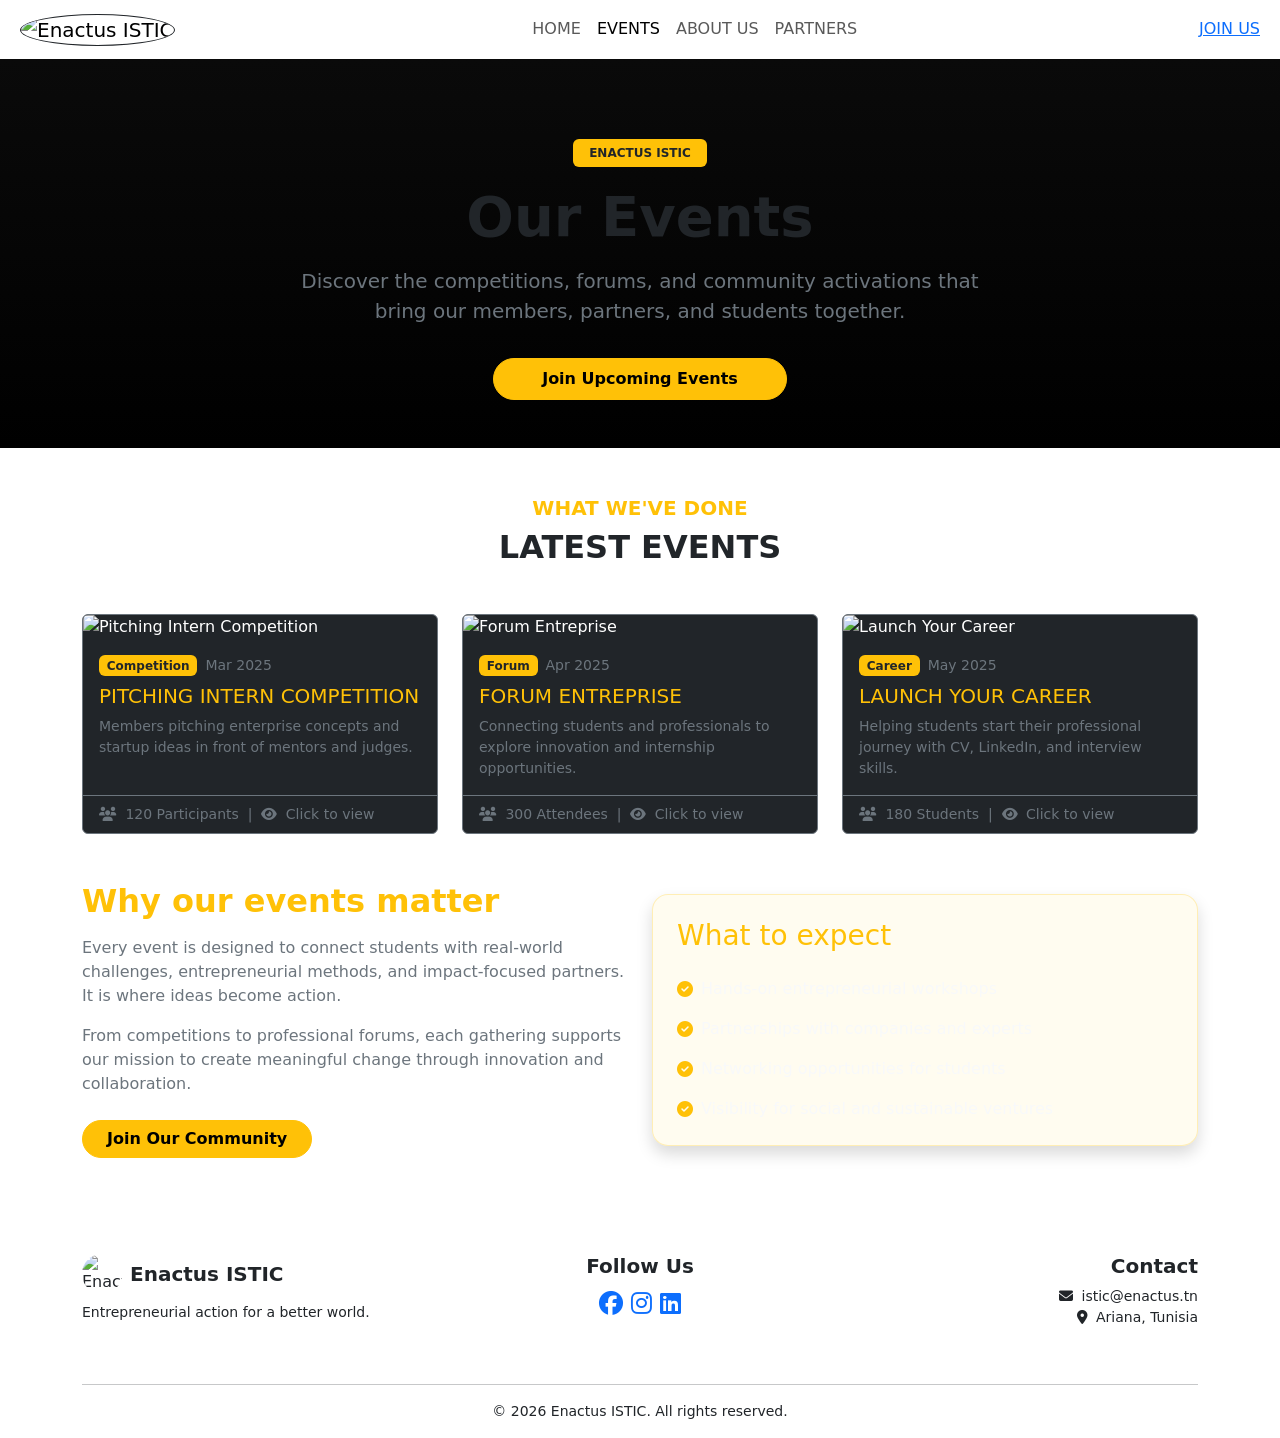
==== events.html @ 7336bc27 "Add files via upload" ====
<!DOCTYPE html>
<html lang="en">
<head>
    <meta charset="UTF-8">
    <meta name="viewport" content="width=device-width, initial-scale=1.0">
    <meta name="description" content="Enactus ISTIC Events - Competitions, forums, and community activations.">
    <title>Events | Enactus ISTIC</title>
    <link href="https://cdn.jsdelivr.net/npm/bootstrap@5.3.0/dist/css/bootstrap.min.css" rel="stylesheet">
    <link rel="stylesheet" href="https://cdnjs.cloudflare.com/ajax/libs/font-awesome/6.5.2/css/all.min.css">
    <link href="../assets/css/style.css" rel="stylesheet">
</head>
<body>

<!-- ============ NAVBAR ============ -->
<nav class="navbar navbar-expand-md p-2 sticky-top custom-nav">
    <div class="container-fluid">
        <a class="navbar-brand" href="../index.html">
            <img src="../assets/images/logo.jpg" alt="Enactus ISTIC" class="rounded-circle logo-nav border border-dark">
        </a>
        <button class="navbar-toggler border-0" type="button" data-bs-toggle="collapse" data-bs-target="#navbarNav">
            <span class="navbar-toggler-icon"></span>
        </button>
        <div class="collapse navbar-collapse justify-content-center" id="navbarNav">
            <ul class="navbar-nav align-items-center">
                <li class="nav-item"><a href="../index.html" class="nav-link">HOME</a></li>
                <li class="nav-item"><a href="events.html" class="nav-link active">EVENTS</a></li>
                <li class="nav-item"><a href="../index.html#about" class="nav-link">ABOUT US</a></li>
                <li class="nav-item"><a href="../index.html#partners" class="nav-link">PARTNERS</a></li>
            </ul>
        </div>
        <div class="d-none d-md-block">
            <a href="joinus.html" class="btn-join">JOIN US</a>
        </div>
    </div>
</nav>

<!-- ============ PAGE HEADER ============ -->
<header style="background: linear-gradient(180deg, #0a0a0a 0%, #000 100%); padding: 5rem 0 3rem;">
    <div class="container text-center">
        <span class="badge bg-warning text-dark px-3 py-2 mb-3 fw-bold">ENACTUS ISTIC</span>
        <h1 class="display-4 fw-bold">Our Events</h1>
        <p class="lead text-secondary mx-auto mt-3" style="max-width:700px;">
            Discover the competitions, forums, and community activations that bring our members, partners, and students together.
        </p>
        <a href="joinus.html" class="btn btn-warning fw-bold rounded-pill px-5 py-2 mt-3">Join Upcoming Events</a>
    </div>
</header>

<!-- ============ EVENTS GRID ============ -->
<section class="container py-5">
    <div class="text-center mb-5">
        <h5 class="text-warning text-uppercase fw-bold">What We've Done</h5>
        <h2 class="fw-bold">LATEST EVENTS</h2>
    </div>
    <div class="row g-4">
        <!-- EVENT 1 -->
        <div class="col-md-4">
            <div class="card bg-dark border border-secondary h-100 event-card text-white"
                 data-bs-toggle="modal" data-bs-target="#event1Modal" role="button">
                <img src="../assets/images/events/pitching.jpg" class="card-img-top" alt="Pitching Intern Competition">
                <div class="card-body">
                    <div class="d-flex align-items-center gap-2 mb-2">
                        <span class="badge bg-warning text-dark">Competition</span>
                        <small class="text-secondary">Mar 2025</small>
                    </div>
                    <h5 class="card-title text-warning">PITCHING INTERN COMPETITION</h5>
                    <p class="card-text small text-secondary">Members pitching enterprise concepts and startup ideas in front of mentors and judges.</p>
                </div>
                <div class="card-footer border-secondary text-secondary small">
                    <i class="fas fa-users me-1"></i> 120 Participants &nbsp;|&nbsp; <i class="fas fa-eye me-1"></i> Click to view
                </div>
            </div>
        </div>
        <!-- EVENT 2 -->
        <div class="col-md-4">
            <div class="card bg-dark border border-secondary h-100 event-card text-white"
                 data-bs-toggle="modal" data-bs-target="#event2Modal" role="button">
                <img src="../assets/images/events/forum.png" class="card-img-top" alt="Forum Entreprise">
                <div class="card-body">
                    <div class="d-flex align-items-center gap-2 mb-2">
                        <span class="badge bg-warning text-dark">Forum</span>
                        <small class="text-secondary">Apr 2025</small>
                    </div>
                    <h5 class="card-title text-warning">FORUM ENTREPRISE</h5>
                    <p class="card-text small text-secondary">Connecting students and professionals to explore innovation and internship opportunities.</p>
                </div>
                <div class="card-footer border-secondary text-secondary small">
                    <i class="fas fa-users me-1"></i> 300 Attendees &nbsp;|&nbsp; <i class="fas fa-eye me-1"></i> Click to view
                </div>
            </div>
        </div>
        <!-- EVENT 3 -->
        <div class="col-md-4">
            <div class="card bg-dark border border-secondary h-100 event-card text-white"
                 data-bs-toggle="modal" data-bs-target="#event3Modal" role="button">
                <img src="../assets/images/events/career.jpg" class="card-img-top" alt="Launch Your Career">
                <div class="card-body">
                    <div class="d-flex align-items-center gap-2 mb-2">
                        <span class="badge bg-warning text-dark">Career</span>
                        <small class="text-secondary">May 2025</small>
                    </div>
                    <h5 class="card-title text-warning">LAUNCH YOUR CAREER</h5>
                    <p class="card-text small text-secondary">Helping students start their professional journey with CV, LinkedIn, and interview skills.</p>
                </div>
                <div class="card-footer border-secondary text-secondary small">
                    <i class="fas fa-users me-1"></i> 180 Students &nbsp;|&nbsp; <i class="fas fa-eye me-1"></i> Click to view
                </div>
            </div>
        </div>
    </div>
</section>

<!-- ============ WHY EVENTS MATTER ============ -->
<section class="container pb-5">
    <div class="row align-items-center g-4">
        <div class="col-lg-6">
            <h2 class="text-warning fw-bold">Why our events matter</h2>
            <p class="text-secondary mt-3">
                Every event is designed to connect students with real-world challenges, entrepreneurial methods, and impact-focused partners. It is where ideas become action.
            </p>
            <p class="text-secondary">
                From competitions to professional forums, each gathering supports our mission to create meaningful change through innovation and collaboration.
            </p>
            <a href="joinus.html" class="btn btn-warning fw-bold rounded-pill px-4 mt-2">Join Our Community</a>
        </div>
        <div class="col-lg-6">
            <div class="rounded-4 p-4 shadow" style="background: rgba(255,193,7,0.06); border: 1px solid rgba(255,193,7,0.25);">
                <h3 class="text-warning mb-4">What to expect</h3>
                <ul class="list-unstyled text-light mb-0">
                    <li class="mb-3 d-flex gap-2"><i class="fas fa-check-circle text-warning mt-1"></i> Hands-on entrepreneurial workshops</li>
                    <li class="mb-3 d-flex gap-2"><i class="fas fa-check-circle text-warning mt-1"></i> Partnerships with companies and experts</li>
                    <li class="mb-3 d-flex gap-2"><i class="fas fa-check-circle text-warning mt-1"></i> Networking opportunities for students</li>
                    <li class="mb-0 d-flex gap-2"><i class="fas fa-check-circle text-warning mt-1"></i> Visibility for social and sustainable ventures</li>
                </ul>
            </div>
        </div>
    </div>
</section>

<!-- ============ MODALS ============ -->
<div class="modal fade" id="event1Modal" tabindex="-1">
    <div class="modal-dialog modal-lg modal-dialog-centered">
        <div class="modal-content bg-dark text-white border border-warning">
            <div class="modal-header border-warning">
                <h3 class="modal-title text-warning">PITCHING INTERN COMPETITION</h3>
                <button type="button" class="btn-close btn-close-white" data-bs-dismiss="modal"></button>
            </div>
            <div class="modal-body">
                <img src="../assets/images/events/pitching.jpg" class="img-fluid rounded mb-4" alt="Pitching">
                <p><strong class="text-warning">Date:</strong> 15 March 2025</p>
                <p><strong class="text-warning">Attendees:</strong> 120 Participants</p>
                <p class="text-secondary">This competition allowed members to pitch innovative business ideas in front of mentors and judges. Students developed entrepreneurial communication, confidence, and teamwork skills.</p>
            </div>
        </div>
    </div>
</div>

<div class="modal fade" id="event2Modal" tabindex="-1">
    <div class="modal-dialog modal-lg modal-dialog-centered">
        <div class="modal-content bg-dark text-white border border-warning">
            <div class="modal-header border-warning">
                <h3 class="modal-title text-warning">FORUM ENTREPRISE</h3>
                <button type="button" class="btn-close btn-close-white" data-bs-dismiss="modal"></button>
            </div>
            <div class="modal-body">
                <img src="../assets/images/events/forum.png" class="img-fluid rounded mb-4" alt="Forum">
                <p><strong class="text-warning">Date:</strong> 21 April 2025</p>
                <p><strong class="text-warning">Attendees:</strong> 300 Students & Professionals</p>
                <p class="text-secondary">Forum ISTIC Entreprise gathered startups, companies, and students to discuss innovation, internships, and entrepreneurship opportunities.</p>
            </div>
        </div>
    </div>
</div>

<div class="modal fade" id="event3Modal" tabindex="-1">
    <div class="modal-dialog modal-lg modal-dialog-centered">
        <div class="modal-content bg-dark text-white border border-warning">
            <div class="modal-header border-warning">
                <h3 class="modal-title text-warning">LAUNCH YOUR CAREER</h3>
                <button type="button" class="btn-close btn-close-white" data-bs-dismiss="modal"></button>
            </div>
            <div class="modal-body">
                <img src="../assets/images/events/career.jpg" class="img-fluid rounded mb-4" alt="Career">
                <p><strong class="text-warning">Date:</strong> 5 May 2025</p>
                <p><strong class="text-warning">Attendees:</strong> 180 Students</p>
                <p class="text-secondary">A professional development event focused on CV building, interviews, LinkedIn branding, and career orientation for students.</p>
            </div>
        </div>
    </div>
</div>

<!-- ============ FOOTER ============ -->
<footer class="pt-5 pb-3">
    <div class="container">
        <div class="row">
            <div class="col-md-4 mb-4">
                <div class="d-flex align-items-center gap-2 mb-2">
                    <img src="../assets/images/logo.jpg" alt="Enactus ISTIC" style="width:40px;height:40px;border-radius:50%;object-fit:cover;">
                    <h5 class="fw-bold mb-0">Enactus ISTIC</h5>
                </div>
                <p class="small">Entrepreneurial action for a better world.</p>
            </div>
            <div class="col-md-4 mb-4 text-center">
                <h5 class="fw-bold">Follow Us</h5>
                <div class="social-footer fs-4 mt-2">
                    <a href="#" aria-label="Facebook"><i class="fab fa-facebook"></i></a>
                    <a href="#" aria-label="Instagram"><i class="fab fa-instagram"></i></a>
                    <a href="#" aria-label="LinkedIn"><i class="fab fa-linkedin"></i></a>
                </div>
            </div>
            <div class="col-md-4 mb-4 text-md-end">
                <h5 class="fw-bold">Contact</h5>
                <p class="small mb-0"><i class="fas fa-envelope me-1"></i> istic@enactus.tn</p>
                <p class="small"><i class="fas fa-map-marker-alt me-1"></i> Ariana, Tunisia</p>
            </div>
        </div>
        <hr class="border-dark">
        <p class="text-center small mb-0">&copy; 2026 Enactus ISTIC. All rights reserved.</p>
    </div>
</footer>

<script src="https://cdn.jsdelivr.net/npm/bootstrap@5.3.0/dist/js/bootstrap.bundle.min.js"></script>
</body>
</html>
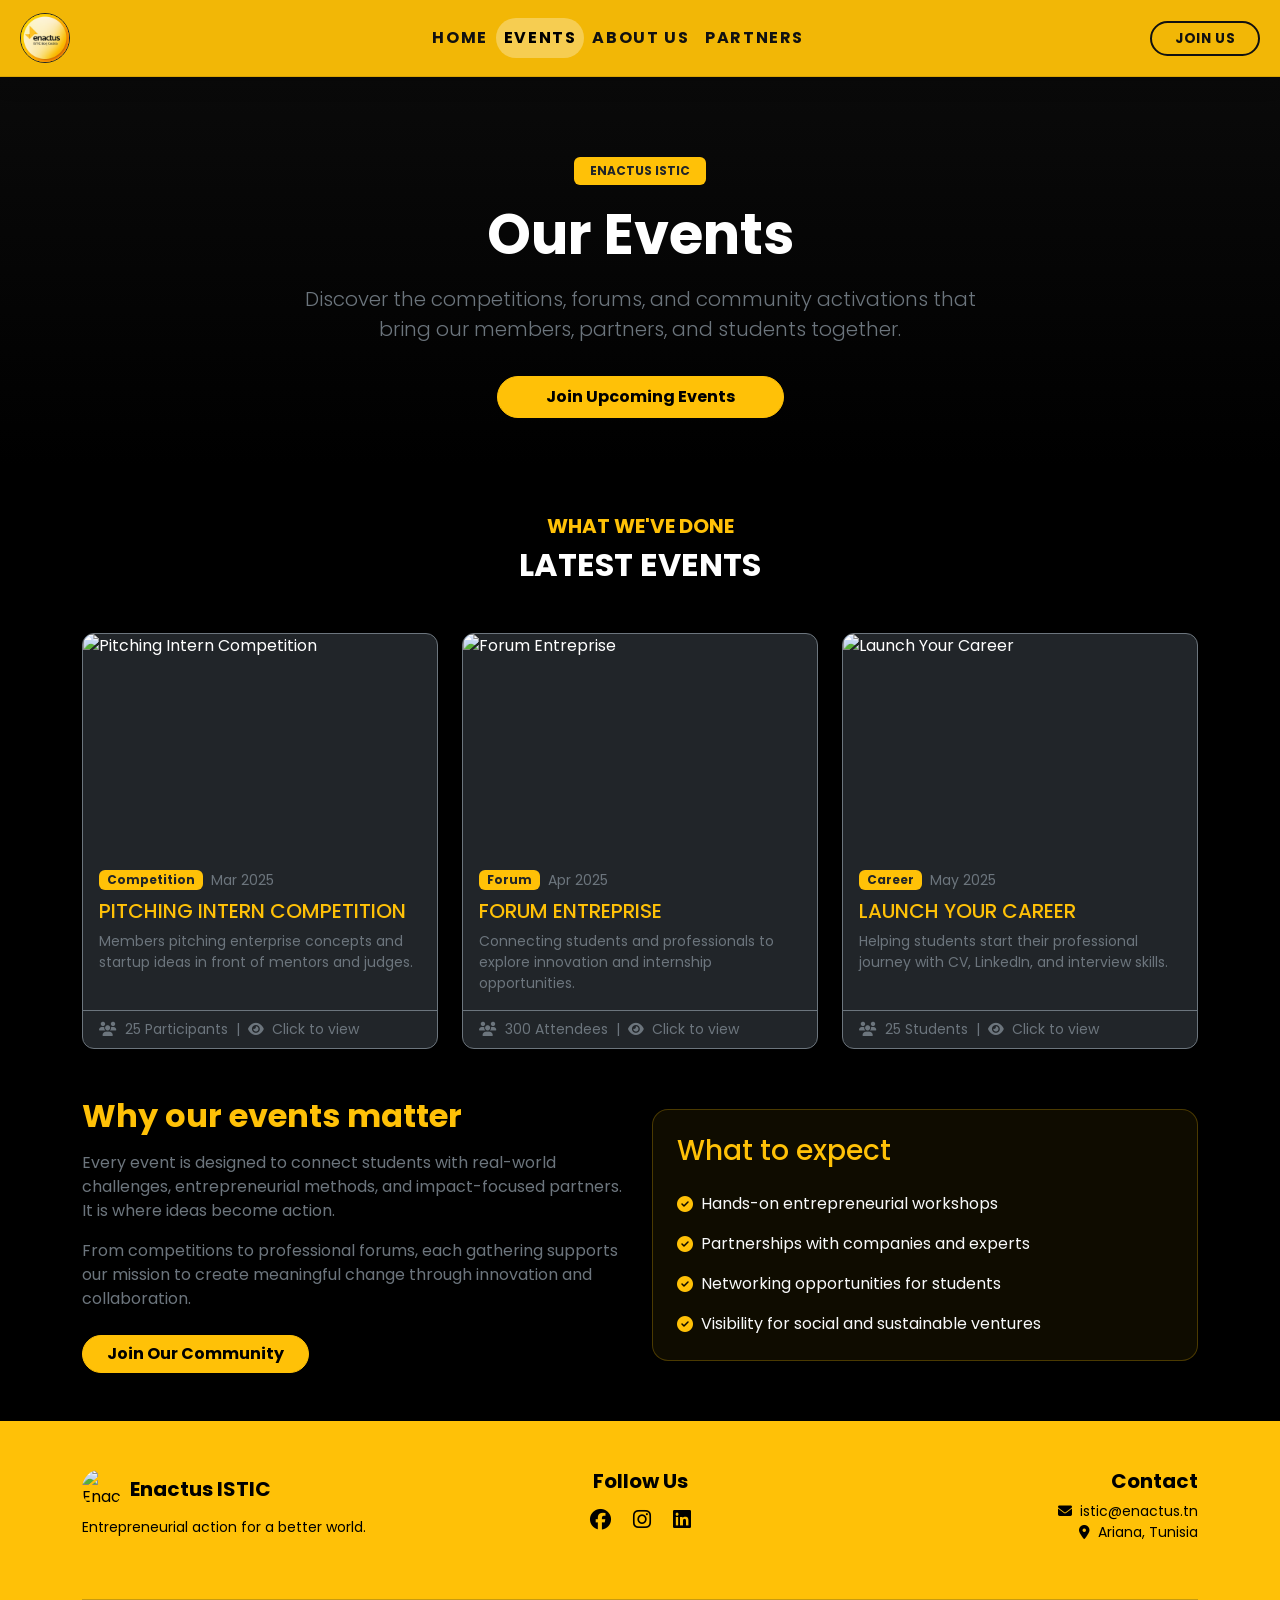
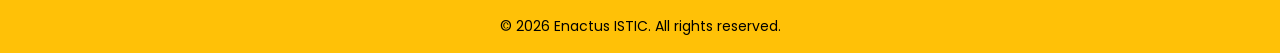
==== commit 2279668a: "Update image paths and participant counts in events.html" ====
--- a/events.html
+++ b/events.html
@@ -7,7 +7,7 @@
     <title>Events | Enactus ISTIC</title>
     <link href="https://cdn.jsdelivr.net/npm/bootstrap@5.3.0/dist/css/bootstrap.min.css" rel="stylesheet">
     <link rel="stylesheet" href="https://cdnjs.cloudflare.com/ajax/libs/font-awesome/6.5.2/css/all.min.css">
-    <link href="../assets/css/style.css" rel="stylesheet">
+    <link href="style.css" rel="stylesheet">
 </head>
 <body>
 
@@ -15,17 +15,17 @@
 <nav class="navbar navbar-expand-md p-2 sticky-top custom-nav">
     <div class="container-fluid">
         <a class="navbar-brand" href="../index.html">
-            <img src="../assets/images/logo.jpg" alt="Enactus ISTIC" class="rounded-circle logo-nav border border-dark">
+            <img src="logo.jpg" alt="Enactus ISTIC" class="rounded-circle logo-nav border border-dark">
         </a>
         <button class="navbar-toggler border-0" type="button" data-bs-toggle="collapse" data-bs-target="#navbarNav">
             <span class="navbar-toggler-icon"></span>
         </button>
         <div class="collapse navbar-collapse justify-content-center" id="navbarNav">
             <ul class="navbar-nav align-items-center">
-                <li class="nav-item"><a href="../index.html" class="nav-link">HOME</a></li>
+                <li class="nav-item"><a href="index.html" class="nav-link">HOME</a></li>
                 <li class="nav-item"><a href="events.html" class="nav-link active">EVENTS</a></li>
-                <li class="nav-item"><a href="../index.html#about" class="nav-link">ABOUT US</a></li>
-                <li class="nav-item"><a href="../index.html#partners" class="nav-link">PARTNERS</a></li>
+                <li class="nav-item"><a href="index.html#about" class="nav-link">ABOUT US</a></li>
+                <li class="nav-item"><a href="index.html#partners" class="nav-link">PARTNERS</a></li>
             </ul>
         </div>
         <div class="d-none d-md-block">
@@ -57,7 +57,7 @@
         <div class="col-md-4">
             <div class="card bg-dark border border-secondary h-100 event-card text-white"
                  data-bs-toggle="modal" data-bs-target="#event1Modal" role="button">
-                <img src="../assets/images/events/pitching.jpg" class="card-img-top" alt="Pitching Intern Competition">
+                <img src="pitching.jpg" class="card-img-top" alt="Pitching Intern Competition">
                 <div class="card-body">
                     <div class="d-flex align-items-center gap-2 mb-2">
                         <span class="badge bg-warning text-dark">Competition</span>
@@ -67,7 +67,7 @@
                     <p class="card-text small text-secondary">Members pitching enterprise concepts and startup ideas in front of mentors and judges.</p>
                 </div>
                 <div class="card-footer border-secondary text-secondary small">
-                    <i class="fas fa-users me-1"></i> 120 Participants &nbsp;|&nbsp; <i class="fas fa-eye me-1"></i> Click to view
+                    <i class="fas fa-users me-1"></i> 25 Participants &nbsp;|&nbsp; <i class="fas fa-eye me-1"></i> Click to view
                 </div>
             </div>
         </div>
@@ -75,7 +75,7 @@
         <div class="col-md-4">
             <div class="card bg-dark border border-secondary h-100 event-card text-white"
                  data-bs-toggle="modal" data-bs-target="#event2Modal" role="button">
-                <img src="../assets/images/events/forum.png" class="card-img-top" alt="Forum Entreprise">
+                <img src="forum.png" class="card-img-top" alt="Forum Entreprise">
                 <div class="card-body">
                     <div class="d-flex align-items-center gap-2 mb-2">
                         <span class="badge bg-warning text-dark">Forum</span>
@@ -93,7 +93,7 @@
         <div class="col-md-4">
             <div class="card bg-dark border border-secondary h-100 event-card text-white"
                  data-bs-toggle="modal" data-bs-target="#event3Modal" role="button">
-                <img src="../assets/images/events/career.jpg" class="card-img-top" alt="Launch Your Career">
+                <img src="career.jpg" class="card-img-top" alt="Launch Your Career">
                 <div class="card-body">
                     <div class="d-flex align-items-center gap-2 mb-2">
                         <span class="badge bg-warning text-dark">Career</span>
@@ -103,7 +103,7 @@
                     <p class="card-text small text-secondary">Helping students start their professional journey with CV, LinkedIn, and interview skills.</p>
                 </div>
                 <div class="card-footer border-secondary text-secondary small">
-                    <i class="fas fa-users me-1"></i> 180 Students &nbsp;|&nbsp; <i class="fas fa-eye me-1"></i> Click to view
+                    <i class="fas fa-users me-1"></i> 25 Students &nbsp;|&nbsp; <i class="fas fa-eye me-1"></i> Click to view
                 </div>
             </div>
         </div>
@@ -163,9 +163,9 @@
                 <button type="button" class="btn-close btn-close-white" data-bs-dismiss="modal"></button>
             </div>
             <div class="modal-body">
-                <img src="../assets/images/events/forum.png" class="img-fluid rounded mb-4" alt="Forum">
+                <img src="forum.png" class="img-fluid rounded mb-4" alt="Forum">
                 <p><strong class="text-warning">Date:</strong> 21 April 2025</p>
-                <p><strong class="text-warning">Attendees:</strong> 300 Students & Professionals</p>
+                <p><strong class="text-warning">Attendees:</strong> 120 Students & Professionals</p>
                 <p class="text-secondary">Forum ISTIC Entreprise gathered startups, companies, and students to discuss innovation, internships, and entrepreneurship opportunities.</p>
             </div>
         </div>
--- a/style.css
+++ b/style.css
@@ -0,0 +1,859 @@
+/* ============================================
+   ENACTUS ISTIC - Main Stylesheet
+   ============================================ */
+
+@import url('https://fonts.googleapis.com/css2?family=Poppins:wght@300;400;500;600;700;800&display=swap');
+
+/* ---- RESET & BASE ---- */
+*, *::before, *::after {
+    box-sizing: border-box;
+    margin: 0;
+    padding: 0;
+}
+
+:root {
+    --yellow: #ffc107;
+    --yellow-dark: #e0a800;
+    --black: #000;
+    --dark: #111;
+    --dark-card: #1a1a1a;
+    --text-secondary: #aaa;
+    --border-color: rgba(255, 193, 7, 0.3);
+}
+
+html { scroll-behavior: smooth; }
+
+body {
+    font-family: 'Poppins', 'Segoe UI', sans-serif;
+    background: #000;
+    color: #fff;
+    overflow-x: hidden;
+}
+
+/* ---- NAVBAR ---- */
+.custom-nav {
+    background: rgba(255, 193, 7, 0.95);
+    backdrop-filter: blur(12px);
+    border-bottom: 1px solid rgba(0,0,0,0.1);
+    box-shadow: 0 4px 20px rgba(0,0,0,0.2);
+    padding: 0.4rem 0;
+    z-index: 1050;
+}
+
+.logo-nav {
+    width: 50px;
+    height: 50px;
+    object-fit: cover;
+    transition: transform 0.3s;
+}
+.logo-nav:hover { transform: scale(1.08); }
+
+.custom-nav .nav-link {
+    color: #111 !important;
+    font-weight: 700;
+    letter-spacing: 0.1em;
+    text-transform: uppercase;
+    padding: 0.5rem 1rem;
+    border-radius: 999px;
+    position: relative;
+    transition: all 0.25s;
+}
+.custom-nav .nav-link:hover,
+.custom-nav .nav-link.active {
+    background: rgba(255,255,255,0.3);
+    color: #000 !important;
+}
+
+.custom-nav .btn-join {
+    border: 2px solid #111;
+    color: #111;
+    font-weight: 700;
+    border-radius: 999px;
+    padding: 0.4rem 1.4rem;
+    transition: all 0.25s;
+    text-decoration: none;
+    font-size: 0.85rem;
+    letter-spacing: 0.05em;
+}
+.custom-nav .btn-join:hover {
+    background: #111;
+    color: var(--yellow);
+}
+
+/* ---- HERO SECTION ---- */
+.hero {
+    position: relative;
+    width: 100%;
+    height: 100vh;
+    display: flex;
+    justify-content: center;
+    align-items: center;
+    text-align: center;
+    overflow: hidden;
+    background: radial-gradient(circle at center, rgba(255,196,0,0.12) 0%, #000 65%);
+}
+
+.stars {
+    position: absolute;
+    inset: 0;
+    overflow: hidden;
+}
+.stars::before, .stars::after {
+    content: "";
+    position: absolute;
+    width: 200%;
+    height: 200%;
+    background-image:
+        radial-gradient(#ffc107 1px, transparent 1px),
+        radial-gradient(#fff 1px, transparent 1px);
+    background-size: 120px 120px, 180px 180px;
+    opacity: 0.3;
+    animation: moveStars 100s linear infinite;
+}
+.stars::after { animation-duration: 160s; opacity: 0.15; }
+
+.star-light {
+    position: absolute;
+    width: 5px;
+    height: 5px;
+    border-radius: 50%;
+    background: #ffc107;
+    box-shadow: 0 0 10px #ffc107, 0 0 25px #ffc107;
+    animation: twinkle 4s infinite ease-in-out;
+}
+.star-light:nth-child(1) { top: 15%; left: 20%; }
+.star-light:nth-child(2) { top: 30%; left: 70%; animation-delay: 1s; }
+.star-light:nth-child(3) { top: 70%; left: 35%; animation-delay: 2s; }
+.star-light:nth-child(4) { top: 50%; left: 85%; animation-delay: 1.5s; }
+.star-light:nth-child(5) { top: 80%; left: 10%; animation-delay: 3s; }
+
+@keyframes moveStars {
+    from { transform: translateY(0); }
+    to { transform: translateY(-120px); }
+}
+@keyframes twinkle {
+    0%, 100% { opacity: 0.3; transform: scale(1); }
+    50% { opacity: 1; transform: scale(2); }
+}
+
+.glow {
+    position: absolute;
+    bottom: -200px;
+    left: 50%;
+    transform: translateX(-50%);
+    width: 900px;
+    height: 900px;
+    background: radial-gradient(circle, rgba(255,196,0,0.8) 0%, rgba(255,196,0,0.2) 30%, transparent 70%);
+    filter: blur(40px);
+    animation: pulse 4s ease-in-out infinite;
+}
+
+.hero-content {
+    position: relative;
+    z-index: 2;
+    max-width: 850px;
+    padding: 20px;
+}
+
+.hero-logo {
+    width: 120px;
+    margin-bottom: 25px;
+    filter: drop-shadow(0 0 15px #ffc400);
+    animation: float 6s ease-in-out infinite;
+}
+
+@keyframes float {
+    0%, 100% { transform: translateY(0); }
+    50% { transform: translateY(-12px); }
+}
+
+.hero h1 {
+    font-size: 5rem;
+    line-height: 1.1;
+    font-weight: 800;
+    letter-spacing: 2px;
+}
+
+.since {
+    margin-top: 20px;
+    color: #ffc400;
+    font-size: 1.1rem;
+    letter-spacing: 5px;
+    font-weight: 600;
+}
+
+.desc {
+    margin-top: 20px;
+    color: #ccc;
+    font-size: 1.05rem;
+    line-height: 1.8;
+    max-width: 600px;
+    margin-left: auto;
+    margin-right: auto;
+}
+
+.hero-buttons {
+    margin-top: 40px;
+    display: flex;
+    justify-content: center;
+    gap: 20px;
+    flex-wrap: wrap;
+}
+
+.btn-outline-hero {
+    padding: 14px 36px;
+    border-radius: 50px;
+    border: 2px solid #ffc400;
+    color: #ffc400;
+    background: transparent;
+    font-weight: 600;
+    font-size: 0.95rem;
+    text-decoration: none;
+    transition: 0.35s;
+    letter-spacing: 0.05em;
+}
+.btn-outline-hero:hover {
+    background: #ffc400;
+    color: #000;
+    box-shadow: 0 0 25px rgba(255,196,0,0.5);
+}
+
+.btn-fill-hero {
+    padding: 14px 36px;
+    border-radius: 50px;
+    background: #ffc400;
+    color: #000;
+    font-weight: 700;
+    font-size: 0.95rem;
+    text-decoration: none;
+    box-shadow: 0 0 25px rgba(255,196,0,0.4);
+    transition: 0.35s;
+    letter-spacing: 0.05em;
+}
+.btn-fill-hero:hover {
+    transform: translateY(-4px);
+    box-shadow: 0 0 35px rgba(255,196,0,0.7);
+    color: #000;
+}
+
+/* Scroll indicator */
+.scroll-indicator {
+    position: absolute;
+    bottom: 30px;
+    left: 50%;
+    transform: translateX(-50%);
+    z-index: 5;
+    animation: bounce 2s ease infinite;
+}
+.scroll-indicator span {
+    display: block;
+    width: 20px;
+    height: 20px;
+    border-right: 2px solid var(--yellow);
+    border-bottom: 2px solid var(--yellow);
+    transform: rotate(45deg);
+    margin: -6px auto;
+    opacity: 0.7;
+}
+@keyframes bounce {
+    0%, 100% { transform: translateX(-50%) translateY(0); }
+    50% { transform: translateX(-50%) translateY(8px); }
+}
+
+/* ---- STATS SECTION ---- */
+.stats-section {
+    background: linear-gradient(90deg, var(--yellow) 0%, var(--yellow-dark) 100%);
+    padding: 3rem 0;
+}
+.stat-item { text-align: center; }
+.stat-number {
+    font-size: 2.8rem;
+    font-weight: 800;
+    color: #000;
+    line-height: 1;
+}
+.stat-label {
+    font-size: 0.8rem;
+    font-weight: 600;
+    color: rgba(0,0,0,0.7);
+    letter-spacing: 0.1em;
+    text-transform: uppercase;
+    margin-top: 4px;
+}
+
+/* ---- ABOUT SECTION ---- */
+.about-section { padding: 5rem 0; }
+
+/* ---- SDG SECTION ---- */
+.wrap {
+    display: flex;
+    flex-direction: column;
+    align-items: center;
+    padding: 1rem 0;
+    width: 100%;
+}
+.wheel-wrap {
+    position: relative;
+    width: 520px;
+    height: 520px;
+    cursor: pointer;
+}
+svg#wheel {
+    width: 100%;
+    height: 100%;
+    filter: drop-shadow(0 10px 25px rgba(0,0,0,0.3));
+    transform-origin: center;
+    animation: spin 25s linear infinite;
+}
+.wheel-wrap:hover svg#wheel { animation-play-state: paused; }
+@keyframes spin {
+    from { transform: rotate(0deg); }
+    to { transform: rotate(360deg); }
+}
+.seg { cursor: pointer; transition: filter 0.3s; }
+.seg:hover { filter: brightness(1.15); }
+.seg.active { filter: brightness(1.25) drop-shadow(0 0 10px rgba(0,0,0,0.3)); }
+
+.info-card {
+    width: 100%;
+    max-width: 700px;
+    margin-top: 2rem;
+    border: 1px solid rgba(255,255,255,0.1);
+    border-radius: 16px;
+    padding: 1.8rem;
+    background: rgba(255,255,255,0.04);
+    display: flex;
+    gap: 2rem;
+    align-items: flex-start;
+    backdrop-filter: blur(10px);
+}
+.info-left { flex: 0 0 260px; }
+.sdg-label {
+    font-size: 11px;
+    font-weight: 600;
+    letter-spacing: .1em;
+    text-transform: uppercase;
+    margin-bottom: 6px;
+}
+.sdg-title {
+    font-size: 26px;
+    font-weight: 700;
+    line-height: 1.2;
+    margin-bottom: 12px;
+    color: #fff;
+}
+.sdg-desc {
+    font-size: 13px;
+    color: var(--text-secondary);
+    line-height: 1.7;
+    margin-bottom: 16px;
+}
+.explore-btn {
+    display: inline-flex;
+    align-items: center;
+    gap: 6px;
+    border: 1.5px solid;
+    border-radius: 8px;
+    padding: 8px 18px;
+    font-size: 13px;
+    font-weight: 600;
+    cursor: pointer;
+    background: transparent;
+    text-decoration: none;
+    transition: 0.3s;
+}
+.explore-btn:hover { opacity: 0.8; }
+.targets-grid {
+    flex: 1;
+    display: grid;
+    grid-template-columns: 1fr 1fr;
+    gap: 14px;
+}
+.target { display: flex; align-items: flex-start; gap: 10px; }
+.target-icon { font-size: 18px; margin-top: 2px; flex-shrink: 0; }
+.target-label {
+    font-size: 10px;
+    font-weight: 600;
+    letter-spacing: .06em;
+    text-transform: uppercase;
+    margin-bottom: 2px;
+}
+.target-desc { font-size: 12px; color: var(--text-secondary); }
+
+/* ---- VIDEO SECTION ---- */
+.video-section { padding: 4rem 0; }
+
+/* ---- TEAM SECTION ---- */
+.team-section { background: #000; padding: 4rem 0; }
+
+.team-card {
+    background: var(--dark-card);
+    border: 1px solid rgba(255,193,7,0.15);
+    border-radius: 16px;
+    overflow: hidden;
+    text-align: center;
+    transition: transform 0.3s, border-color 0.3s, box-shadow 0.3s;
+    height: 100%;
+}
+.team-card:hover {
+    transform: translateY(-8px);
+    border-color: rgba(255,193,7,0.5);
+    box-shadow: 0 20px 40px rgba(255,193,7,0.1);
+}
+
+.team-img-container {
+    padding: 24px 24px 0;
+    display: flex;
+    justify-content: center;
+}
+.team-img {
+    width: 150px;
+    height: 200px;
+    object-fit: cover;
+    object-position: top;
+    border-radius: 80px;
+    border: 3px solid var(--yellow);
+    box-shadow: 0 0 20px rgba(255,193,7,0.35);
+    transition: 0.4s;
+}
+.team-card:hover .team-img { box-shadow: 0 0 35px rgba(255,193,7,0.55); }
+
+.role-title {
+    color: var(--yellow);
+    font-weight: 700;
+    font-size: 0.75rem;
+    letter-spacing: 1.5px;
+    text-transform: uppercase;
+    margin-top: 14px;
+}
+.member-name {
+    color: #fff;
+    font-size: 0.9rem;
+    font-weight: 600;
+    margin-top: 6px;
+}
+
+.social-icons { display: flex; justify-content: center; gap: 12px; margin: 14px 0; }
+.contact-icon {
+    width: 38px;
+    height: 38px;
+    border-radius: 50%;
+    background: rgba(255,255,255,0.06);
+    color: var(--yellow);
+    display: flex;
+    align-items: center;
+    justify-content: center;
+    text-decoration: none;
+    transition: 0.3s;
+    font-size: 15px;
+    border: 1px solid rgba(255,193,7,0.2);
+}
+.contact-icon:hover {
+    background: var(--yellow);
+    color: #111;
+    transform: translateY(-3px);
+}
+
+/* Carousel arrows */
+.custom-arrow {
+    background-color: var(--yellow);
+    border-radius: 50%;
+    padding: 16px;
+}
+.carousel-control-prev, .carousel-control-next { width: 5%; }
+
+/* ---- GALLERY SECTION ---- */
+.gallery-section { padding: 4rem 0; }
+.gallery-item {
+    overflow: hidden;
+    border-radius: 12px;
+    border: 1px solid rgba(255,193,7,0.15);
+    transition: 0.3s;
+    cursor: pointer;
+}
+.gallery-item img {
+    width: 100%;
+    height: 220px;
+    object-fit: cover;
+    transition: transform 0.4s;
+}
+.gallery-item:hover { border-color: rgba(255,193,7,0.5); }
+.gallery-item:hover img { transform: scale(1.06); }
+
+/* ---- PARTNERS SECTION ---- */
+.partners-section { background: var(--dark-card); padding: 4rem 0; }
+.partner-card {
+    background: rgba(255,255,255,0.04);
+    border-radius: 12px;
+    padding: 24px;
+    display: flex;
+    align-items: center;
+    justify-content: center;
+    border: 1px solid rgba(255,193,7,0.15);
+    transition: 0.3s;
+    height: 120px;
+}
+.partner-card img {
+    max-height: 70px;
+    max-width: 150px;
+    object-fit: contain;
+    filter: grayscale(40%);
+    transition: 0.3s;
+}
+.partner-card:hover {
+    border-color: rgba(255,193,7,0.4);
+    background: rgba(255,193,7,0.05);
+}
+.partner-card:hover img { filter: grayscale(0%); }
+
+/* ---- FOOTER ---- */
+footer {
+    background: var(--yellow);
+    color: #000;
+}
+footer .social-footer a {
+    color: #000;
+    font-size: 1.3rem;
+    margin: 0 8px;
+    transition: opacity 0.2s;
+}
+footer .social-footer a:hover { opacity: 0.6; }
+
+/* ---- EVENTS PAGE ---- */
+.event-card {
+    transition: transform 0.3s, box-shadow 0.3s;
+    cursor: pointer;
+    border-radius: 12px !important;
+    overflow: hidden;
+}
+.event-card:hover {
+    transform: translateY(-6px);
+    box-shadow: 0 20px 40px rgba(255,193,7,0.15);
+    border-color: var(--yellow) !important;
+}
+.event-card .card-img-top {
+    height: 220px;
+    object-fit: cover;
+}
+/* ===== EXPERIENCE SECTION UPGRADE ===== */
+.experience-section {
+    background: radial-gradient(circle at top, #0a0a0a, #000);
+    padding: 80px 0;
+}
+
+/* Title */
+.experience-section h2 {
+    color: #fff;
+}
+
+.experience-section h5 {
+    letter-spacing: 2px;
+}
+
+/* Card */
+.exp-card {
+    background: rgba(255, 255, 255, 0.06);
+    border: 1px solid rgba(255, 193, 7, 0.15);
+    backdrop-filter: blur(12px);
+    border-radius: 18px;
+    padding: 25px;
+    color: #fff;
+    transition: 0.4s ease;
+    height: 100%;
+    position: relative;
+    overflow: hidden;
+}
+
+/* Glow effect */
+.exp-card::before {
+    content: "";
+    position: absolute;
+    top: -50%;
+    left: -50%;
+    width: 200%;
+    height: 200%;
+    background: radial-gradient(circle, rgba(252,194,3,0.15), transparent 60%);
+    transform: rotate(0deg);
+    transition: 0.6s;
+    opacity: 0;
+}
+
+.exp-card:hover::before {
+    opacity: 1;
+}
+
+/* Hover animation */
+.exp-card:hover {
+    transform: translateY(-10px) scale(1.02);
+    border-color: rgba(252, 194, 3, 0.6);
+    box-shadow: 0 15px 40px rgba(252, 194, 3, 0.15);
+}
+
+/* Header inside card */
+.exp-header {
+    display: flex;
+    align-items: center;
+    gap: 15px;
+    margin-bottom: 15px;
+}
+
+/* Avatar */
+.exp-header img {
+    width: 55px;
+    height: 55px;
+    border-radius: 50%;
+    object-fit: cover;
+    border: 2px solid #fcc203;
+}
+
+/* Name */
+.exp-name {
+    font-weight: 700;
+    margin: 0;
+}
+
+.exp-role {
+    font-size: 13px;
+    color: #aaa;
+}
+
+/* Quote */
+.exp-text {
+    color: #ddd;
+    font-size: 15px;
+    line-height: 1.6;
+}
+
+/* Stars */
+.exp-stars {
+    margin-top: 12px;
+    color: #fcc203;
+    letter-spacing: 2px;
+}
+
+
+/* ---- JOIN US PAGE ---- */
+.form-control, .form-select {
+    background-color: #1e1e1e !important;
+    border: 1px solid #333 !important;
+    color: white !important;
+    padding: 12px;
+    transition: all 0.3s;
+    border-radius: 8px;
+}
+.form-control:focus, .form-select:focus {
+    border-color: var(--yellow) !important;
+    box-shadow: 0 0 0 3px rgba(255,193,7,0.15) !important;
+    outline: none;
+}
+.form-control::placeholder { color: #555; }
+.form-select option { background: #1e1e1e; }
+
+.btn-enactus {
+    background: var(--yellow);
+    color: #000;
+    font-weight: 800;
+    padding: 14px;
+    border: none;
+    border-radius: 10px;
+    text-transform: uppercase;
+    letter-spacing: 0.08em;
+    transition: 0.35s;
+    width: 100%;
+}
+.btn-enactus:hover {
+    background: #fff;
+    transform: translateY(-2px);
+    box-shadow: 0 8px 20px rgba(255,193,7,0.3);
+}
+
+/* ---- ANIMATIONS & GLOW ---- */
+@keyframes pulse {
+    0%, 100% { transform: translateX(-50%) scale(1); opacity: 0.8; }
+    50% { transform: translateX(-50%) scale(1.1); opacity: 1; }
+}
+
+/* ---- RESPONSIVE ---- */
+@media (max-width: 768px) {
+    .hero h1 { font-size: 3rem; }
+    .hero-logo { width: 90px; }
+    .hero-buttons { flex-direction: column; align-items: center; }
+    .info-card { flex-direction: column; }
+    .info-left { flex: none; width: 100%; }
+    .wheel-wrap { width: 300px; height: 300px; }
+    .stat-number { font-size: 2rem; }
+}
+@media (max-width: 576px) {
+    .wheel-wrap { width: 260px; height: 260px; }
+    .team-img { width: 120px; height: 170px; }
+}
+/* ========================= */
+/* JOURNEY TIMELINE */
+/* ========================= */
+
+.journey-section{
+    background:#000;
+    color:white;
+    padding:120px 0;
+    position:relative;
+}
+
+.journey-header{
+    margin-bottom:100px;
+}
+
+.journey-header span{
+    color:#fcc203;
+    font-weight:700;
+    letter-spacing:3px;
+}
+
+.journey-header h2{
+    font-size:3.2rem;
+    font-weight:800;
+    margin-top:10px;
+}
+
+.journey-header p{
+    color:#a0a0a0;
+    max-width:650px;
+    margin:auto;
+}
+
+.journey-timeline{
+    position:relative;
+}
+
+.journey-timeline::before{
+    content:'';
+    position:absolute;
+    left:50%;
+    top:0;
+    width:3px;
+    height:100%;
+    background:linear-gradient(
+        to bottom,
+        transparent,
+        #fcc203,
+        transparent
+    );
+    transform:translateX(-50%);
+}
+
+.journey-item{
+    display:flex;
+    align-items:center;
+    gap:60px;
+    margin-bottom:120px;
+    position:relative;
+}
+
+.journey-item.reverse{
+    flex-direction:row-reverse;
+}
+
+.journey-item::before{
+    content:'';
+    position:absolute;
+    width:20px;
+    height:20px;
+    border-radius:50%;
+    background:#fcc203;
+    left:50%;
+    top:50%;
+    transform:translate(-50%,-50%);
+    box-shadow:0 0 25px #fcc203;
+    z-index:10;
+}
+
+.journey-image,
+.journey-content{
+    width:50%;
+}
+
+.journey-image{
+    overflow:hidden;
+    border-radius:28px;
+}
+
+.journey-image img{
+    width:100%;
+    height:380px;
+    object-fit:cover;
+    border-radius:28px;
+    transition:.5s;
+}
+
+.journey-image:hover img{
+    transform:scale(1.08);
+}
+
+.journey-content{
+    background:rgba(255,255,255,0.03);
+    backdrop-filter:blur(15px);
+    border:1px solid rgba(252,194,3,.15);
+    padding:40px;
+    border-radius:30px;
+    transition:.4s;
+}
+
+.journey-content:hover{
+    transform:translateY(-10px);
+    border-color:#fcc203;
+    box-shadow:0 20px 40px rgba(252,194,3,.15);
+}
+
+.journey-date{
+    display:inline-block;
+    background:#fcc203;
+    color:black;
+    font-weight:700;
+    padding:8px 18px;
+    border-radius:50px;
+    margin-bottom:15px;
+}
+
+.journey-content h3{
+    font-size:2rem;
+    font-weight:700;
+    margin-bottom:15px;
+}
+
+.journey-content p{
+    color:#b7b7b7;
+    line-height:1.8;
+}
+
+/* MOBILE */
+
+@media(max-width:991px){
+
+    .journey-timeline::before{
+        left:20px;
+    }
+
+    .journey-item,
+    .journey-item.reverse{
+        flex-direction:column;
+        margin-left:40px;
+        gap:25px;
+    }
+
+    .journey-image,
+    .journey-content{
+        width:100%;
+    }
+
+    .journey-item::before{
+        left:-20px;
+        top:40px;
+    }
+
+    .journey-header h2{
+        font-size:2.3rem;
+    }
+
+    .journey-image img{
+        height:260px;
+    }
+}
